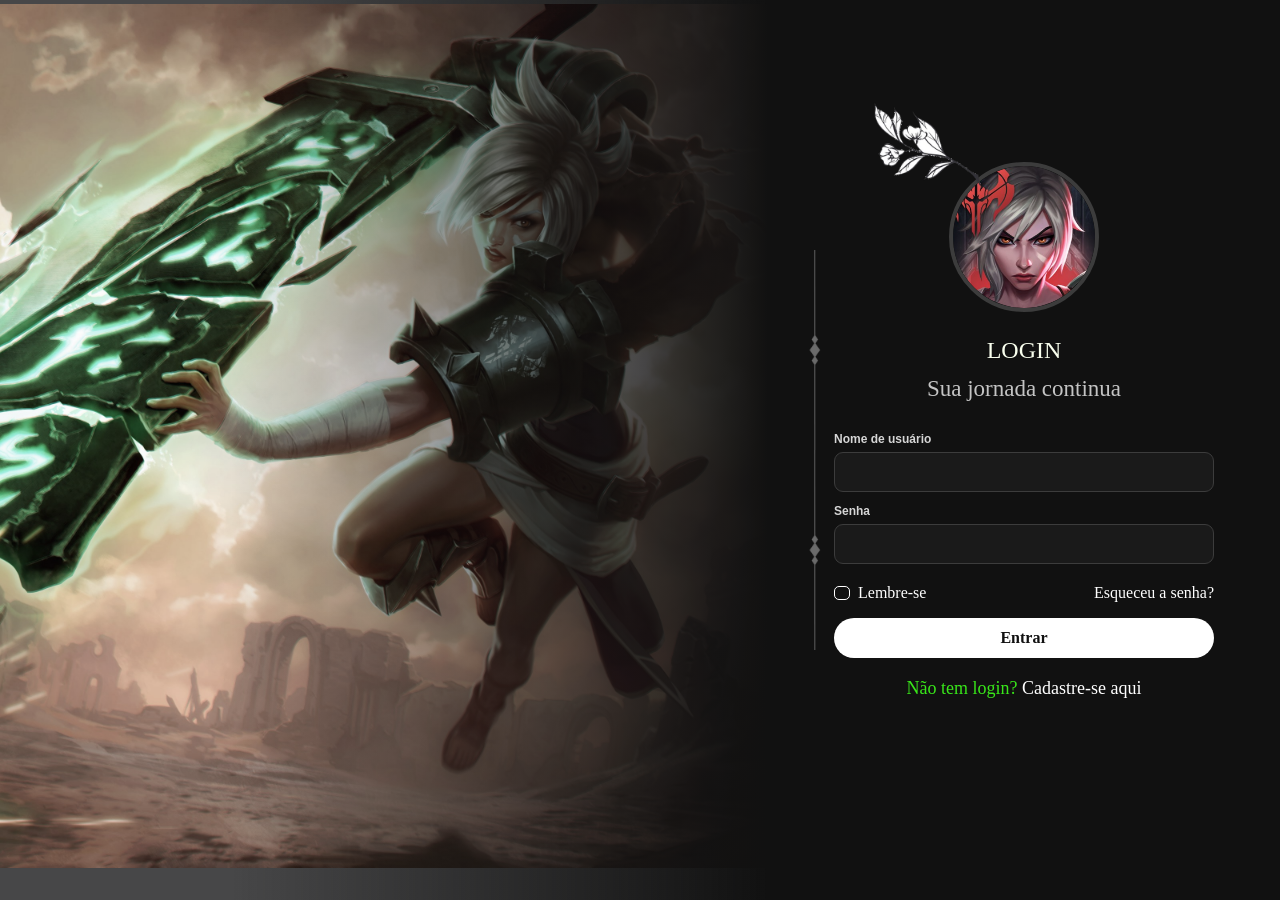
==== public/cadastro.html @ 1b691bbd "feat: adiciona html e css do login no cadastro, e inverte os lados, gradiente e a divisória" ====
<!DOCTYPE html>
<html lang="pt-br">

<head>
  <meta charset="UTF-8" />
  <meta http-equiv="X-UA-Compatible" content="IE=edge" />
  <meta name="viewport" content="width=device-width, initial-scale=1.0" />

  <title></title>

  <script src="./js/sessao.js"></script>

  <link rel="stylesheet" href="./css/cadastro.css">
  <link rel="stylesheet" href="./css/global.css" />
  <link rel="icon" href="./assets/icon/favicon2.ico" />
  <link rel="preconnect" href="https://fonts.gstatic.com" />
</head>

<body onload="listar()">

  <main class="login">

    <section class="lado-esquerdo">


    </section>

    <section class="lado-direito">

      <div class="form-caixa">

        <header class="form-cabecalho">
          <div class="avatar-caixa">
            <img src="assets/imgs/avatar_riven.png" class="form-avatar">
          </div>
          <h1>LOGIN</h1>
          <p>Sua jornada continua</p>
        </header>

        <form>
          <div class="campo">
            <label for="usuario">Nome de usuário</label>
            <input type="text" id="ipt_login">
          </div>

          <div class="campo">
            <label for="senha">Senha</label>
            <input type="password" id="ipt_senha">
          </div>

          <div class="form-opcoes">
            <label><input type="checkbox" class="checkbox"> Lembre-se</label>
            <a href="#" class="remove-sublinhado">Esqueceu a senha?</a>
          </div>

          <button class="botao">Entrar</button>
        </form>

        <p class="form-rodape">Não tem login? <a href="#" class="remove-sublinhado">Cadastre-se aqui</a></p>

      </div>

      <div class="divisoria">
        <img src="assets/imgs/divisoria.png">
        <img src="assets/imgs/divisoria.png">
      </div>

    </section>

  </main>

</body>

</html>

<script>

  // Array para armazenar empresas cadastradas para validação de código de ativação 
  let listaEmpresasCadastradas = [];

  function cadastrar() {
    // aguardar();

    //Recupere o valor da nova input pelo nome do id
    // Agora vá para o método fetch logo abaixo
    var nomeVar = nome_input.value;
    var emailVar = email_input.value;
    var senhaVar = senha_input.value;
    var confirmacaoSenhaVar = confirmacao_senha_input.value;
    var codigoVar = codigo_input.value;
    var idEmpresaVincular

    // Verificando se há algum campo em branco
    if (
      nomeVar == "" ||
      emailVar == "" ||
      senhaVar == "" ||
      confirmacaoSenhaVar == "" ||
      codigoVar == ""
    ) {
      cardErro.style.display = "block";
      mensagem_erro.innerHTML =
        "(Mensagem de erro para todos os campos em branco)";

      finalizarAguardar();
      return false;
    } else {
      setInterval(sumirMensagem, 5000);
    }

    // Verificando se o código de ativação é de alguma empresa cadastrada
    for (let i = 0; i < listaEmpresasCadastradas.length; i++) {
      if (listaEmpresasCadastradas[i].codigo_ativacao == codigoVar) {
        idEmpresaVincular = listaEmpresasCadastradas[i].id
        console.log("Código de ativação válido.");
        break;
      } else {
        cardErro.style.display = "block";
        mensagem_erro.innerHTML = "(Mensagem de erro para código inválido)";
        finalizarAguardar();
      }
    }

    // Enviando o valor da nova input
    fetch("/usuarios/cadastrar", {
      method: "POST",
      headers: {
        "Content-Type": "application/json",
      },
      body: JSON.stringify({
        // crie um atributo que recebe o valor recuperado aqui
        // Agora vá para o arquivo routes/usuario.js
        nomeServer: nomeVar,
        emailServer: emailVar,
        senhaServer: senhaVar,
        idEmpresaVincularServer: idEmpresaVincular
      }),
    })
      .then(function (resposta) {
        console.log("resposta: ", resposta);

        if (resposta.ok) {
          cardErro.style.display = "block";

          mensagem_erro.innerHTML =
            "Cadastro realizado com sucesso! Redirecionando para tela de Login...";

          setTimeout(() => {
            window.location = "login.html";
          }, "2000");

          limparFormulario();
          finalizarAguardar();
        } else {
          throw "Houve um erro ao tentar realizar o cadastro!";
        }
      })
      .catch(function (resposta) {
        console.log(`#ERRO: ${resposta}`);
        finalizarAguardar();
      });

    return false;
  }

  // Listando empresas cadastradas 
  function listar() {
    fetch("/empresas/listar", {
      method: "GET",
    })
      .then(function (resposta) {
        resposta.json().then((empresas) => {
          empresas.forEach((empresa) => {
            listaEmpresasCadastradas.push(empresa);

            console.log("listaEmpresasCadastradas")
            console.log(listaEmpresasCadastradas[0].codigo_ativacao)
          });
        });
      })
      .catch(function (resposta) {
        console.log(`#ERRO: ${resposta}`);
      });
  }

  function sumirMensagem() {
    cardErro.style.display = "none";
  }
</script>
---- public/css/cadastro.css ----
*{
    font-family: 'Cormorant Garamond', serif;
}

h1{
    color: #F9FFEE;
}

p{
    color: #C4C4C4;
}

.login {
  display: flex;
  height: 100vh;
}

.lado-direito {
  width: 40%;
  background-color: #111111;
  display: flex;
  justify-content: center;
  align-items: center;
  position: relative;
}

.divisoria {
  --altura: 200px; 
  --espaco: 200px; 

  position: absolute;
  top: 50%;
  left: -25%;
  transform: translate(50%, -50%);
  z-index: 1;

  display: flex;
  flex-direction: column;
}

.divisoria img {
  display: block;
  height: var(--altura);
  width: auto;
}

.divisoria img + img {
  margin-top: calc(var(--espaco) - var(--altura));
}

.lado-esquerdo {
  width: 60%;
  background-image: url("../assets/imgs/wallpaper-login.jpg");
  background-size: 200%;
  background-position: 75% 10%;
  background-repeat: no-repeat;
  position: relative;
  filter: saturate(0.6);
}

.lado-esquerdo::after {
  content: "";
  position: absolute;
  top: 0;
  right: 0;
  bottom: 0;
  left: 0;
  background: linear-gradient(to left, #111111 0%, transparent 70%);
}

.form-caixa {
  width: 380px;
  display: flex;
  flex-direction: column;
  margin-bottom: 40px;
}

.campo {
  display: flex;
  flex-direction: column;
  margin-bottom: 12px;
}

.campo label{
    color: #D6D6D6;
    font-size: 12px;
    font-family: 'DM Sans', sans-serif;
    font-weight: bold;
}

.form-opcoes {
  margin-top: 20px;
  display: flex;
  justify-content: space-between;
  margin-bottom: 16px;
}

.form-opcoes label {
  display: flex;
  align-items: center;
  gap: 8px;
  color: #FFFFFF;
  cursor: pointer;
}

.checkbox{
    appearance: none;
    
    width: 16px;
    height: 14px;
    background-color: #111111;
    border: 1px solid #FFFFFF;
    border-radius: 5px;
    cursor: pointer;
      
    display: grid;
    place-content: center;
}

.checkbox::before {
  content: "";
  width: 8px;
  height: 8px;
  border-radius: 2px;
  background-color: #FFFFFF;
  transform: scale(0);
  transition: transform 0.15s ease;
}

.checkbox:checked::before {
  transform: scale(1);
}



.form-opcoes label,
.form-opcoes a {
  color: #FFFFFF;
}

.remove-sublinhado{
  text-decoration: none;
}

.form-cabecalho{
    display: flex;
    flex-direction: column;
    align-items: center;
}

.form-cabecalho p{
    font-size: 23px;
    margin-top: 12px;
}

.form-cabecalho h1{
    margin-top: 25px;
    font-weight: 100;
}

form{
    margin-top: 30px;
}


.form-avatar{
    width: 100%;
    height: 100%;
    border: solid 4px #3C3C3C;
    border-radius: 50%;
    object-fit: cover;
}

.form-rodape{
    align-self: center;
    color: #39E71A;
    font-size: 18px;
}

.form-rodape a{
    color: #FFFFFF;
}

.campo input{
    border-radius: 9px;
    height: 40px;
    background-color: #1A1A1A;
    border: solid 1px;
    border-color: #3C3C3C;
    margin-top: 6px;
    color: #FFFFFF;
    text-align: center;
}

.botao{
    border-radius: 27px;
    background-color: #FFFFFF;
    color: #111111;
    border: none;
    width: 100%;
    height: 40px;
    margin-bottom: 20px;
    font-size: 16px;
    font-weight: bold;
}

.avatar-caixa {
    position: relative;
    width: 150px;
    height: 150px;
}

.avatar-caixa::before {
    content: "";
    position: absolute;
    top: -110px;
    left: -130px;
    width: 200px;
    height: 200px;
    background-image: url("../assets/imgs/flower_to_icon.png");
    background-size: contain;
    background-repeat: no-repeat;
    z-index: 1;
}
---- public/css/global.css ----
@import url('https://fonts.googleapis.com/css2?family=Barlow:ital,wght@0,100;0,200;0,300;0,400;0,500;0,600;0,700;0,800;0,900;1,100;1,200;1,300;1,400;1,500;1,600;1,700;1,800;1,900&display=swap');

*{
  margin: 0;
  padding: 0;
  box-sizing: border-box;
}

html{
  font-family: 'DM Sans', sans-serif;
  background-color: #474748 ;

}

h1, h2, h3, h4, h5, h6 {
    font-family: 'Cormorant Garamond', serif;
}

body {
  margin: 0;
  display: flex;
  flex-direction: column;
  overflow-x: clip
}

.container{
  width: 100%;
  max-width: 1440px;
  margin: 0 auto;
  box-sizing: border-box;
}
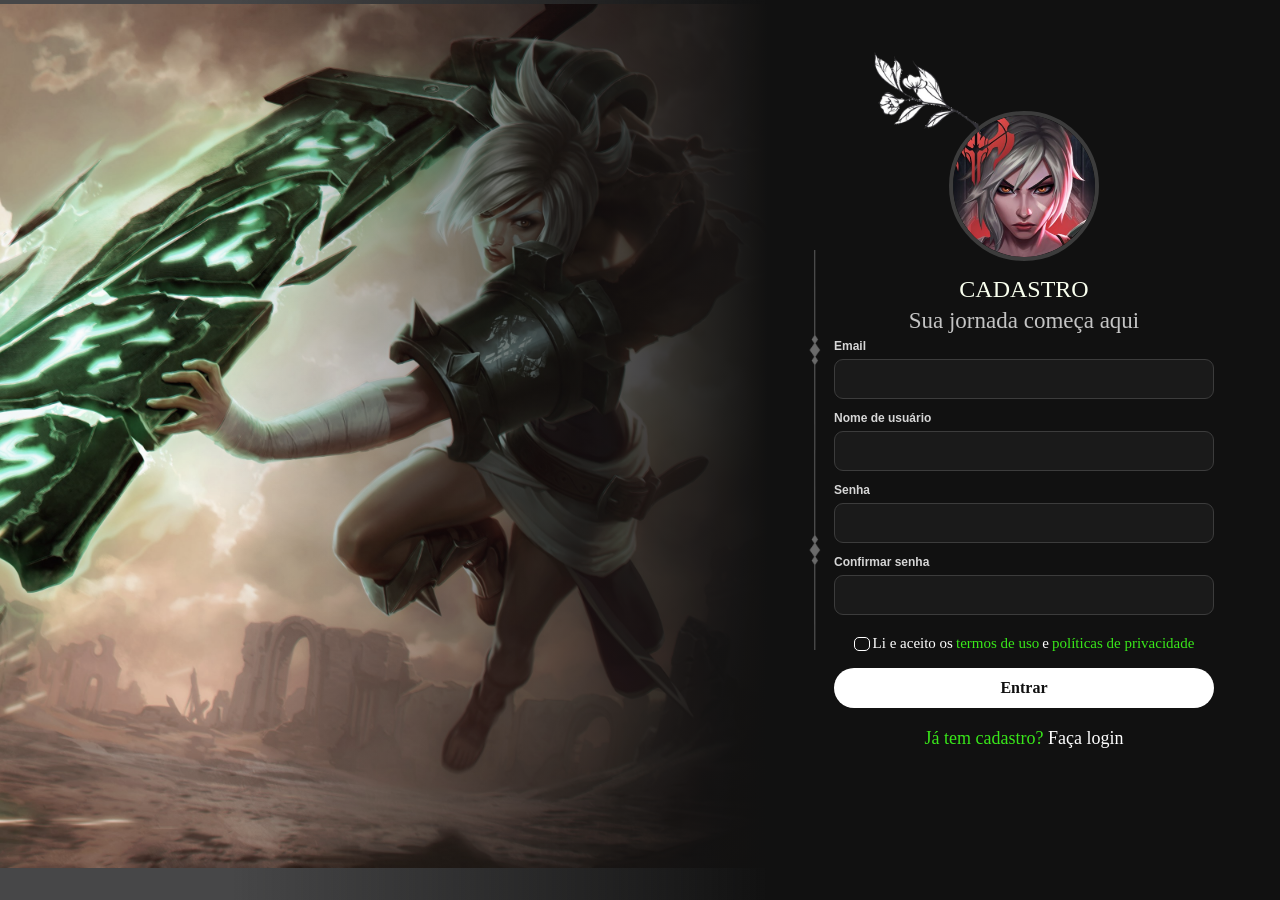
==== commit e3129a06: "fix: arruma formulario e margins da tela de cadastro" ====
--- a/public/cadastro.html
+++ b/public/cadastro.html
@@ -33,30 +33,40 @@
           <div class="avatar-caixa">
             <img src="assets/imgs/avatar_riven.png" class="form-avatar">
           </div>
-          <h1>LOGIN</h1>
-          <p>Sua jornada continua</p>
+          <h1>CADASTRO</h1>
+          <p>Sua jornada começa aqui</p>
         </header>
 
         <form>
           <div class="campo">
-            <label for="usuario">Nome de usuário</label>
+            <label for="ipt_email">Email</label>
+            <input type="text" id="ipt_email">
+          </div>
+
+          <div class="campo">
+            <label for="ipt_login">Nome de usuário</label>
             <input type="text" id="ipt_login">
           </div>
 
           <div class="campo">
-            <label for="senha">Senha</label>
+            <label for="ipt_senha">Senha</label>
             <input type="password" id="ipt_senha">
           </div>
 
+          <div class="campo">
+            <label for="ipt_confirmar_senha">Confirmar senha</label>
+            <input type="password" id="ipt_confirmar_senha">
+          </div>
           <div class="form-opcoes">
-            <label><input type="checkbox" class="checkbox"> Lembre-se</label>
-            <a href="#" class="remove-sublinhado">Esqueceu a senha?</a>
+            <label><input type="checkbox" class="checkbox"> Li e aceito os
+              <a href="#" class="remove-sublinhado destaque">termos de uso</a> e
+              <a href="#" class="remove-sublinhado destaque">políticas de privacidade</a></label>
           </div>
 
           <button class="botao">Entrar</button>
         </form>
 
-        <p class="form-rodape">Não tem login? <a href="#" class="remove-sublinhado">Cadastre-se aqui</a></p>
+        <p class="form-rodape">Já tem cadastro?<a href="#" class="remove-sublinhado"> Faça login</a></p>
 
       </div>
 
--- a/public/css/cadastro.css
+++ b/public/css/cadastro.css
@@ -91,16 +91,17 @@
 .form-opcoes {
   margin-top: 20px;
   display: flex;
-  justify-content: space-between;
+  justify-content: center;
   margin-bottom: 16px;
 }
 
 .form-opcoes label {
   display: flex;
   align-items: center;
-  gap: 8px;
+  gap: 3px;
   color: #FFFFFF;
   cursor: pointer;
+  font-size: 15px;
 }
 
 .checkbox{
@@ -150,16 +151,16 @@
 
 .form-cabecalho p{
     font-size: 23px;
-    margin-top: 12px;
+    margin-top: 5px;
 }
 
 .form-cabecalho h1{
-    margin-top: 25px;
+    margin-top: 15px;
     font-weight: 100;
 }
 
 form{
-    margin-top: 30px;
+    margin-top: 5px;
 }
 
 
@@ -221,4 +222,8 @@
     background-size: contain;
     background-repeat: no-repeat;
     z-index: 1;
+}
+
+.form-opcoes a{
+    color: #39E71A;
 }
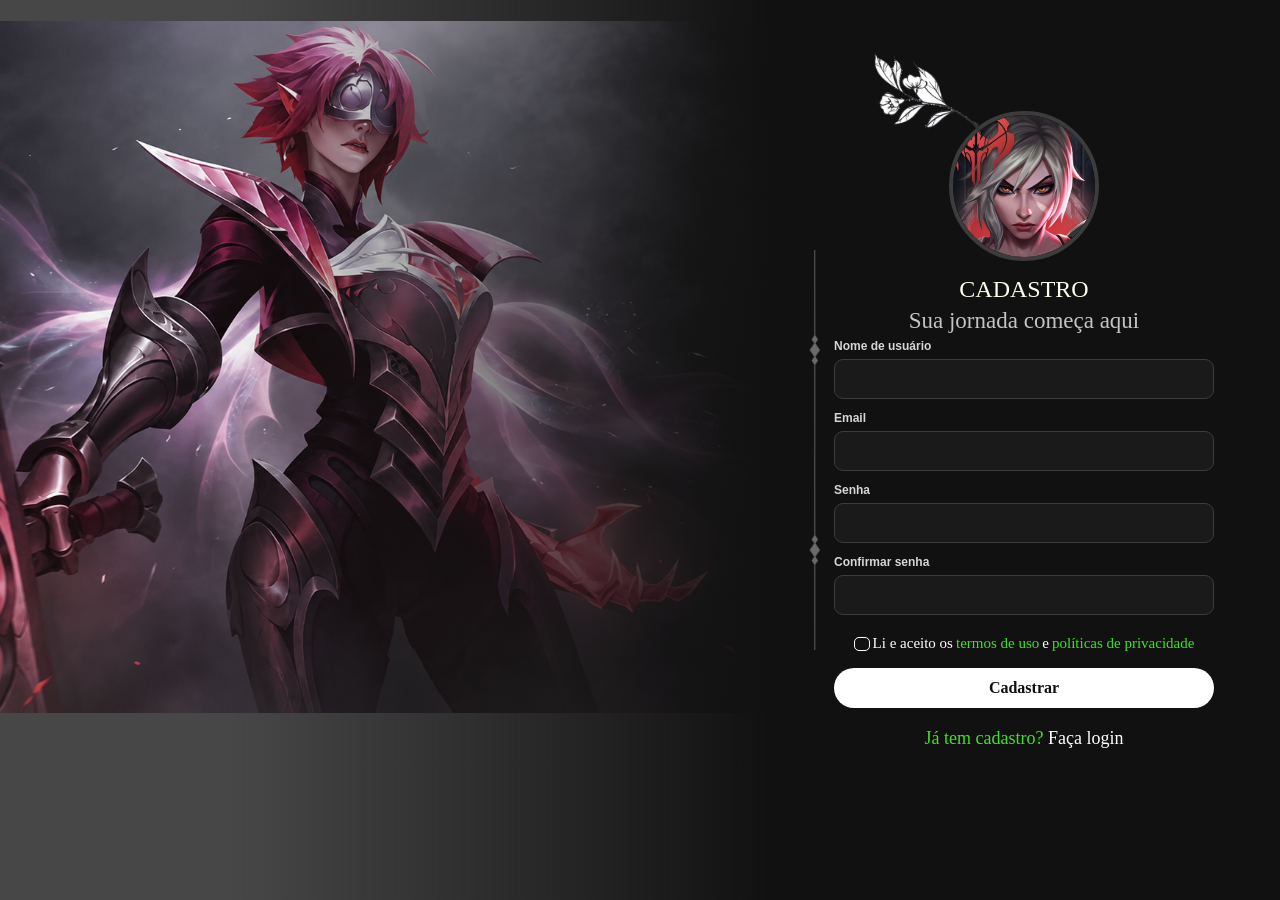
==== commit 64ac4ebc: "refactor: altera controllers, models, .env .env.dev, cadastro, login, PRINCIPAIS MUDANÇAS: linka log" ====
--- a/public/cadastro.html
+++ b/public/cadastro.html
@@ -16,7 +16,7 @@
   <link rel="preconnect" href="https://fonts.gstatic.com" />
 </head>
 
-<body onload="listar()">
+<body>
 
   <main class="login">
 
@@ -38,24 +38,23 @@
         </header>
 
         <form>
+
           <div class="campo">
-            <label for="ipt_email">Email</label>
-            <input type="text" id="ipt_email">
+            <label for="nome_input">Nome de usuário</label>
+            <input type="text" id="nome_input">
+          </div>
+          <div class="campo">
+            <label for="email_input">Email</label>
+            <input type="text" id="email_input">
+          </div>
+          <div class="campo">
+            <label for="senha_input">Senha</label>
+            <input type="password" id="senha_input">
           </div>
 
           <div class="campo">
-            <label for="ipt_login">Nome de usuário</label>
-            <input type="text" id="ipt_login">
-          </div>
-
-          <div class="campo">
-            <label for="ipt_senha">Senha</label>
-            <input type="password" id="ipt_senha">
-          </div>
-
-          <div class="campo">
-            <label for="ipt_confirmar_senha">Confirmar senha</label>
-            <input type="password" id="ipt_confirmar_senha">
+            <label for="confirmacao_senha_input">Confirmar senha</label>
+            <input type="password" id="confirmacao_senha_input">
           </div>
           <div class="form-opcoes">
             <label><input type="checkbox" class="checkbox"> Li e aceito os
@@ -63,17 +62,20 @@
               <a href="#" class="remove-sublinhado destaque">políticas de privacidade</a></label>
           </div>
 
-          <button class="botao">Entrar</button>
+          <button onclick="cadastrar()" class="botao" type="button">Cadastrar</button>
         </form>
 
-        <p class="form-rodape">Já tem cadastro?<a href="#" class="remove-sublinhado"> Faça login</a></p>
+        <p class="form-rodape">Já tem cadastro?<a href="login.html" class="remove-sublinhado"> Faça login</a></p>
 
-      </div>
+        <div id="mensagem_erro"></div>
+
+      </div>      
 
       <div class="divisoria">
         <img src="assets/imgs/divisoria.png">
         <img src="assets/imgs/divisoria.png">
       </div>
+
 
     </section>
 
@@ -84,10 +86,6 @@
 </html>
 
 <script>
-
-  // Array para armazenar empresas cadastradas para validação de código de ativação 
-  let listaEmpresasCadastradas = [];
-
   function cadastrar() {
     // aguardar();
 
@@ -97,38 +95,19 @@
     var emailVar = email_input.value;
     var senhaVar = senha_input.value;
     var confirmacaoSenhaVar = confirmacao_senha_input.value;
-    var codigoVar = codigo_input.value;
-    var idEmpresaVincular
 
     // Verificando se há algum campo em branco
     if (
       nomeVar == "" ||
       emailVar == "" ||
       senhaVar == "" ||
-      confirmacaoSenhaVar == "" ||
-      codigoVar == ""
+      confirmacaoSenhaVar == ""
     ) {
-      cardErro.style.display = "block";
       mensagem_erro.innerHTML =
         "(Mensagem de erro para todos os campos em branco)";
 
       finalizarAguardar();
       return false;
-    } else {
-      setInterval(sumirMensagem, 5000);
-    }
-
-    // Verificando se o código de ativação é de alguma empresa cadastrada
-    for (let i = 0; i < listaEmpresasCadastradas.length; i++) {
-      if (listaEmpresasCadastradas[i].codigo_ativacao == codigoVar) {
-        idEmpresaVincular = listaEmpresasCadastradas[i].id
-        console.log("Código de ativação válido.");
-        break;
-      } else {
-        cardErro.style.display = "block";
-        mensagem_erro.innerHTML = "(Mensagem de erro para código inválido)";
-        finalizarAguardar();
-      }
     }
 
     // Enviando o valor da nova input
@@ -142,16 +121,13 @@
         // Agora vá para o arquivo routes/usuario.js
         nomeServer: nomeVar,
         emailServer: emailVar,
-        senhaServer: senhaVar,
-        idEmpresaVincularServer: idEmpresaVincular
+        senhaServer: senhaVar
       }),
     })
       .then(function (resposta) {
         console.log("resposta: ", resposta);
 
         if (resposta.ok) {
-          cardErro.style.display = "block";
-
           mensagem_erro.innerHTML =
             "Cadastro realizado com sucesso! Redirecionando para tela de Login...";
 
@@ -172,28 +148,4 @@
 
     return false;
   }
-
-  // Listando empresas cadastradas 
-  function listar() {
-    fetch("/empresas/listar", {
-      method: "GET",
-    })
-      .then(function (resposta) {
-        resposta.json().then((empresas) => {
-          empresas.forEach((empresa) => {
-            listaEmpresasCadastradas.push(empresa);
-
-            console.log("listaEmpresasCadastradas")
-            console.log(listaEmpresasCadastradas[0].codigo_ativacao)
-          });
-        });
-      })
-      .catch(function (resposta) {
-        console.log(`#ERRO: ${resposta}`);
-      });
-  }
-
-  function sumirMensagem() {
-    cardErro.style.display = "none";
-  }
 </script>
--- a/public/css/cadastro.css
+++ b/public/css/cadastro.css
@@ -50,9 +50,9 @@
 
 .lado-esquerdo {
   width: 60%;
-  background-image: url("../assets/imgs/wallpaper-login.jpg");
-  background-size: 200%;
-  background-position: 75% 10%;
+  background-image: url("../assets/imgs/wallpaper-cadastro.png");
+  background-size: 160%;
+  background-position: 65% 10%;
   background-repeat: no-repeat;
   position: relative;
   filter: saturate(0.6);
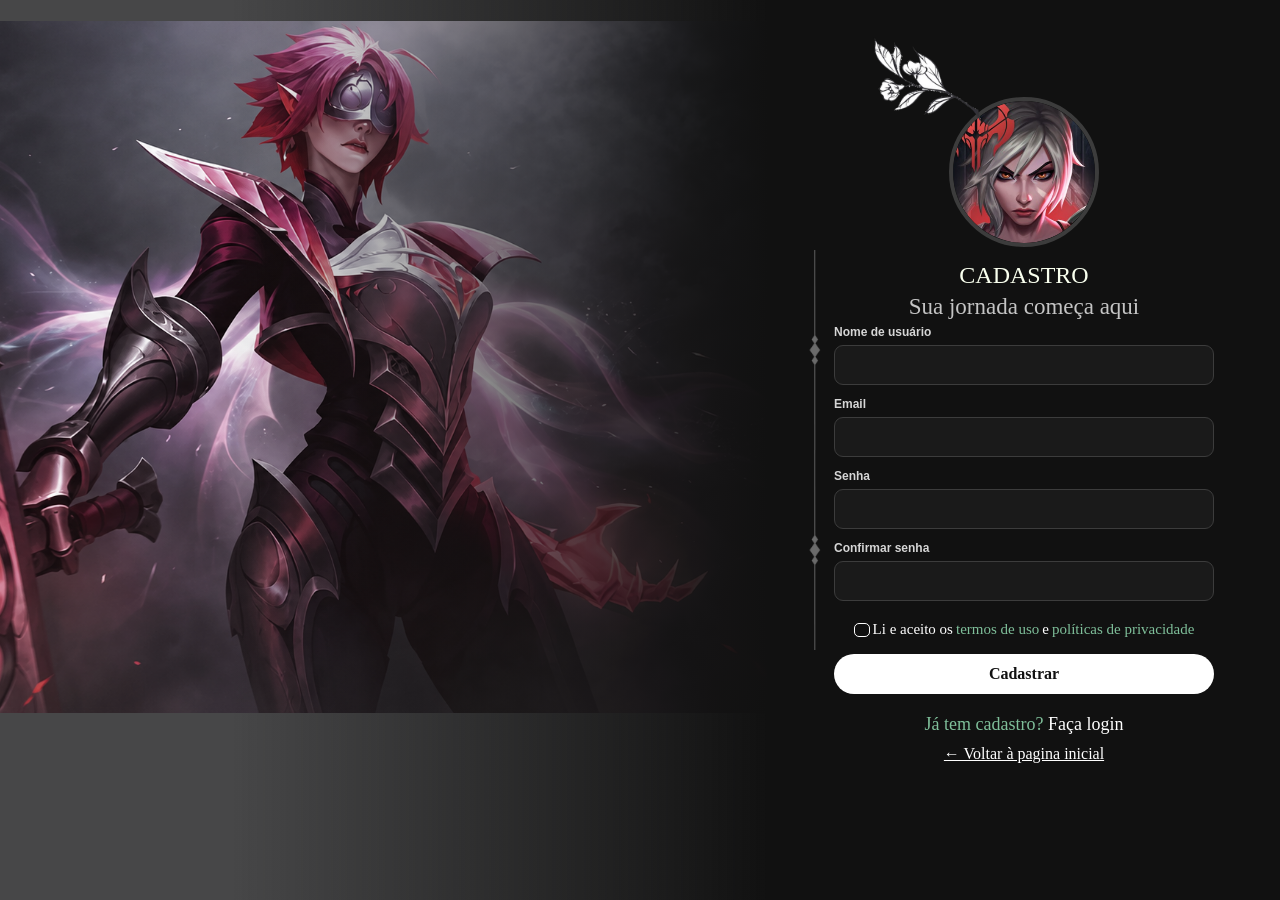
==== commit 5c8e0ac9: "feat: adiciona voltar à pagina inicial, no login e no cadastro" ====
--- a/public/cadastro.html
+++ b/public/cadastro.html
@@ -58,14 +58,15 @@
           </div>
           <div class="form-opcoes">
             <label><input type="checkbox" class="checkbox"> Li e aceito os
-              <a href="#" class="remove-sublinhado destaque">termos de uso</a> e
-              <a href="#" class="remove-sublinhado destaque">políticas de privacidade</a></label>
+              <a href="#" class="remove-sublinhado">termos de uso</a> e
+              <a href="#" class="remove-sublinhado">políticas de privacidade</a></label>
           </div>
 
           <button onclick="cadastrar()" class="botao" type="button">Cadastrar</button>
         </form>
 
         <p class="form-rodape">Já tem cadastro?<a href="login.html" class="remove-sublinhado"> Faça login</a></p>
+        <a href="index.html" class="link-voltar">← Voltar à pagina inicial</a>
 
         <div id="mensagem_erro"></div>
 
--- a/public/css/cadastro.css
+++ b/public/css/cadastro.css
@@ -134,8 +134,7 @@
 
 
 
-.form-opcoes label,
-.form-opcoes a {
+.form-opcoes label{
   color: #FFFFFF;
 }
 
@@ -174,8 +173,9 @@
 
 .form-rodape{
     align-self: center;
-    color: #39E71A;
+    color: #7FBF9A;
     font-size: 18px;
+    margin-bottom: 10px;
 }
 
 .form-rodape a{
@@ -225,5 +225,10 @@
 }
 
 .form-opcoes a{
-    color: #39E71A;
+    color: #7FBF9A;
+}
+
+.link-voltar{
+  text-align: center;
+  color: #FFFFFF;
 }
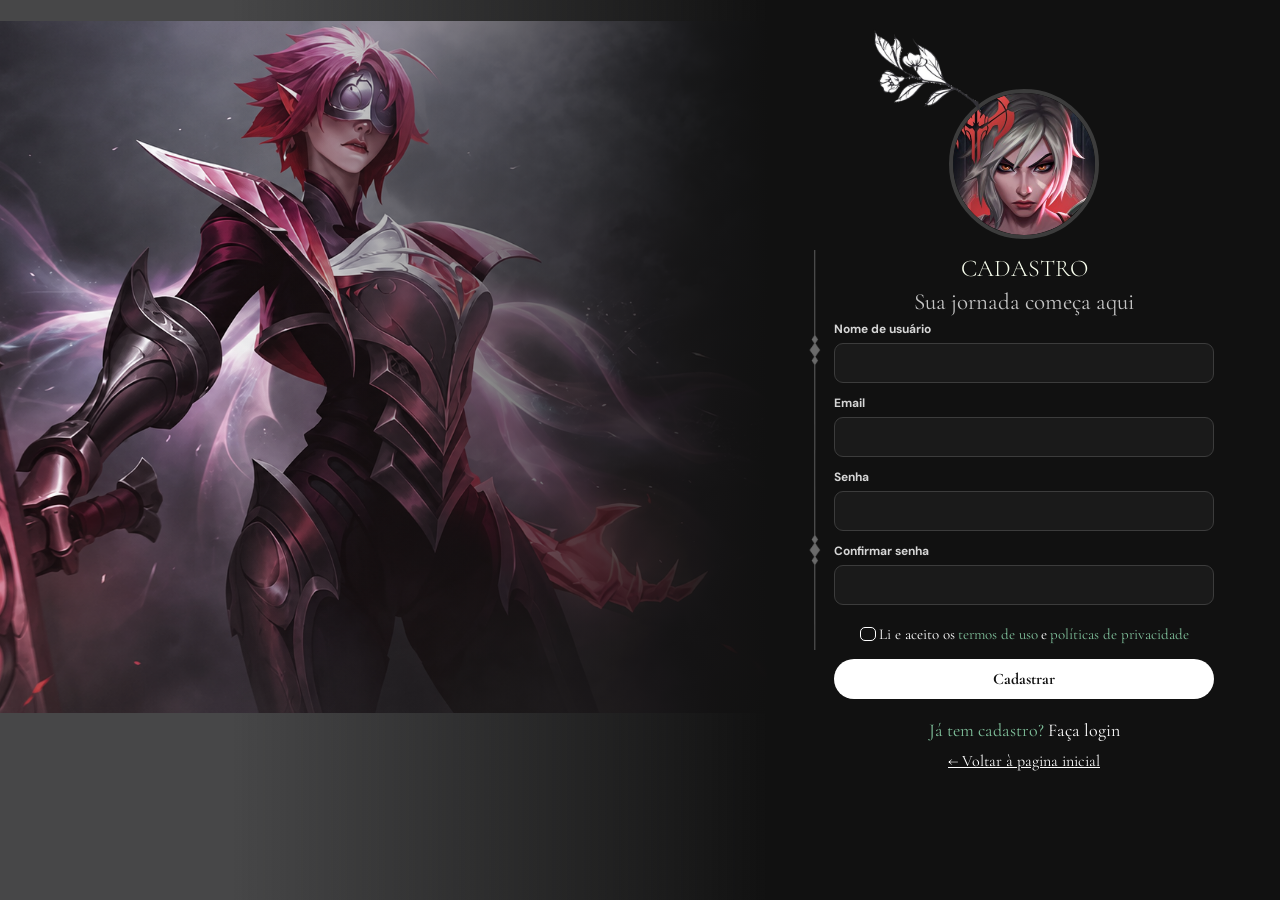
==== commit 0cc602b3: "feat: cria tela de campeao html e css, e coloca header" ====
--- a/public/cadastro.html
+++ b/public/cadastro.html
@@ -6,7 +6,7 @@
   <meta http-equiv="X-UA-Compatible" content="IE=edge" />
   <meta name="viewport" content="width=device-width, initial-scale=1.0" />
 
-  <title></title>
+  <title>Cadastro</title>
 
   <script src="./js/sessao.js"></script>
 
--- a/public/css/global.css
+++ b/public/css/global.css
@@ -1,4 +1,4 @@
-@import url('https://fonts.googleapis.com/css2?family=Barlow:ital,wght@0,100;0,200;0,300;0,400;0,500;0,600;0,700;0,800;0,900;1,100;1,200;1,300;1,400;1,500;1,600;1,700;1,800;1,900&display=swap');
+@import url('https://fonts.googleapis.com/css2?family=Cormorant+Garamond:wght@400;500;600;700&family=DM+Sans:wght@400;500;700&display=swap');
 
 *{
   margin: 0;
@@ -9,7 +9,6 @@
 html{
   font-family: 'DM Sans', sans-serif;
   background-color: #474748 ;
-
 }
 
 h1, h2, h3, h4, h5, h6 {
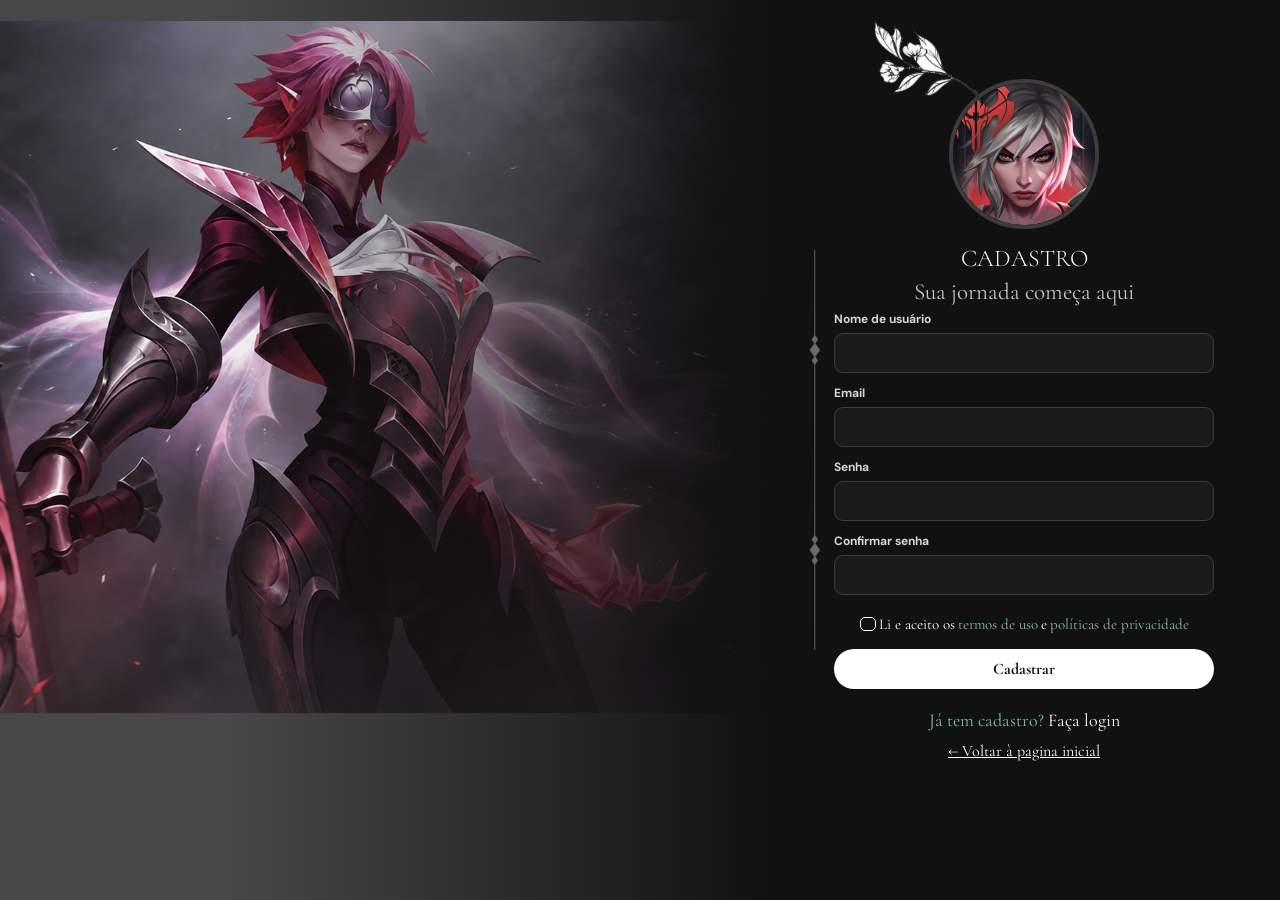
==== commit 2eae6b24: "fix: Arruma bug de login redirecionar para pagina errada, arruma mensagens de redirecionamento de lo" ====
--- a/public/cadastro.html
+++ b/public/cadastro.html
@@ -49,12 +49,14 @@
           </div>
           <div class="campo">
             <label for="senha_input">Senha</label>
-            <input type="password" id="senha_input">
+            <input type="password" id="senha_input" onkeyup="verificarSenha()">
+            <div id="div_mensagem_senha"></div>
           </div>
 
           <div class="campo">
             <label for="confirmacao_senha_input">Confirmar senha</label>
-            <input type="password" id="confirmacao_senha_input">
+            <input type="password" id="confirmacao_senha_input" onkeyup="verificarConfirmarSenha()">
+            <div id="div_mensagem_confirmar_senha"></div>
           </div>
           <div class="form-opcoes">
             <label><input type="checkbox" class="checkbox"> Li e aceito os
@@ -68,9 +70,9 @@
         <p class="form-rodape">Já tem cadastro?<a href="login.html" class="remove-sublinhado"> Faça login</a></p>
         <a href="index.html" class="link-voltar">← Voltar à pagina inicial</a>
 
-        <div id="mensagem_erro"></div>
-
-      </div>      
+        <div id="mensagem_erro" class="mensagem_erro"></div>
+
+      </div>
 
       <div class="divisoria">
         <img src="assets/imgs/divisoria.png">
@@ -87,27 +89,43 @@
 </html>
 
 <script>
+  let criterios = 0;
+  let senhasIguais;
+
   function cadastrar() {
     // aguardar();
-
+    
     //Recupere o valor da nova input pelo nome do id
     // Agora vá para o método fetch logo abaixo
-    var nomeVar = nome_input.value;
-    var emailVar = email_input.value;
-    var senhaVar = senha_input.value;
-    var confirmacaoSenhaVar = confirmacao_senha_input.value;
-
-    // Verificando se há algum campo em branco
-    if (
-      nomeVar == "" ||
-      emailVar == "" ||
-      senhaVar == "" ||
-      confirmacaoSenhaVar == ""
-    ) {
-      mensagem_erro.innerHTML =
-        "(Mensagem de erro para todos os campos em branco)";
-
-      finalizarAguardar();
+    let nomeVar = nome_input.value;
+    let emailVar = email_input.value;
+    let senhaVar = senha_input.value;
+    let confirmacaoSenhaVar = confirmacao_senha_input.value;
+
+    verificarConfirmarSenha()
+
+    if(nomeVar == ''){
+      alert("Erro: Por favor insira um nome");
+      return false;
+    }
+
+    if(emailVar == ''){
+      alert("Erro: Por favor insira um email");
+      return false;
+    }
+
+    if(!emailVar.includes('@')){
+      alert("Erro: Por favor insira um email válido");
+      return false;
+    }
+
+    if (!(criterios == 3)){
+      alert("Erro: Por favor insira uma senha forte");
+      return false;
+    }
+
+    if (!senhasIguais) {
+      alert("Erro: As senhas precisam ser iguais!");
       return false;
     }
 
@@ -149,4 +167,42 @@
 
     return false;
   }
+
+  function verificarSenha() {
+    let senha = senha_input.value;
+    let tamanho = senha.length >= 8;
+    let maiusculas = senha != senha.toLowerCase();
+    let minusculas = senha != senha.toUpperCase();
+    criterios = 0;
+
+    if (tamanho) criterios++;
+    if (maiusculas) criterios++;
+    if (minusculas) criterios++;
+
+    if (criterios == 3) {
+      div_mensagem_senha.innerHTML = ''
+    } else if (criterios == 2 && senha.length > 4) {
+      div_mensagem_senha.innerHTML = `Senha Média. Utilize maiúsculas, minúsculas <br> e pelo menos 8 caracteres.`  // atingiu 2 critérios de segurança
+    } else if (criterios == 2) {
+      div_mensagem_senha.innerHTML = `Senha Fraca. Utilize maiúsculas, minúsculas <br> e pelo menos 8 caracteres.`  // atingiu 2 critérios de segurança
+    } else if (criterios == 1) {
+      div_mensagem_senha.innerHTML = `Senha Insegura. Utilize maiúsculas, minúsculas <br> e pelo menos 8 caracteres.`  // atingiu 1 critério de segurança
+    } else {
+      div_mensagem_senha.innerHTML = `Senha Insegura. Utilize maiúsculas, minúsculas <br> e pelo menos 8 caracteres.`  // não atingiu nenhum critério de segurança  
+    }
+
+  }
+
+  function verificarConfirmarSenha() {
+    let senha = senha_input.value;
+    let confirmarSenha = confirmacao_senha_input.value;
+
+    if(senha == confirmarSenha){
+      div_mensagem_confirmar_senha.innerHTML = ``
+      senhasIguais = true
+    }else{
+      senhasIguais = false
+      div_mensagem_confirmar_senha.innerHTML = `As senhas precisam ser iguais!`
+    }
+  }
 </script>
--- a/public/css/cadastro.css
+++ b/public/css/cadastro.css
@@ -132,8 +132,6 @@
   transform: scale(1);
 }
 
-
-
 .form-opcoes label{
   color: #FFFFFF;
 }
@@ -179,9 +177,24 @@
 }
 
 .form-rodape a{
-    color: #FFFFFF;
-}
-
+  color: #FFFFFF;
+  position: relative;
+}
+
+.form-rodape a::before{
+  content: '';
+  background-color: #FFFFFF;
+  height: 2px;
+  width: 0%;
+  left: 5px;
+  bottom: 0;
+  position: absolute;
+  transition: 0.4s;
+}
+
+.form-rodape a:hover::before{
+  width: 92%;
+}
 .campo input{
     border-radius: 9px;
     height: 40px;
@@ -203,6 +216,12 @@
     margin-bottom: 20px;
     font-size: 16px;
     font-weight: bold;
+    transition: 0.3s;
+    cursor: pointer;
+}
+
+.botao:hover{
+  transform: scale(1.02);
 }
 
 .avatar-caixa {
@@ -229,6 +248,27 @@
 }
 
 .link-voltar{
+    text-align: center;
+    color: #FFFFFF;
+    transition: 0.2s;
+}
+
+.link-voltar:hover{
+  transform: translateX(-3px);
+}
+
+#div_mensagem_senha{
+  color: red;
   text-align: center;
-  color: #FFFFFF;
+}
+
+#div_mensagem_confirmar_senha{
+  color: red;
+  text-align: center;
+}
+
+.mensagem_erro{
+  margin-top: 20px;
+  color: green;
+  text-align: center;
 }
